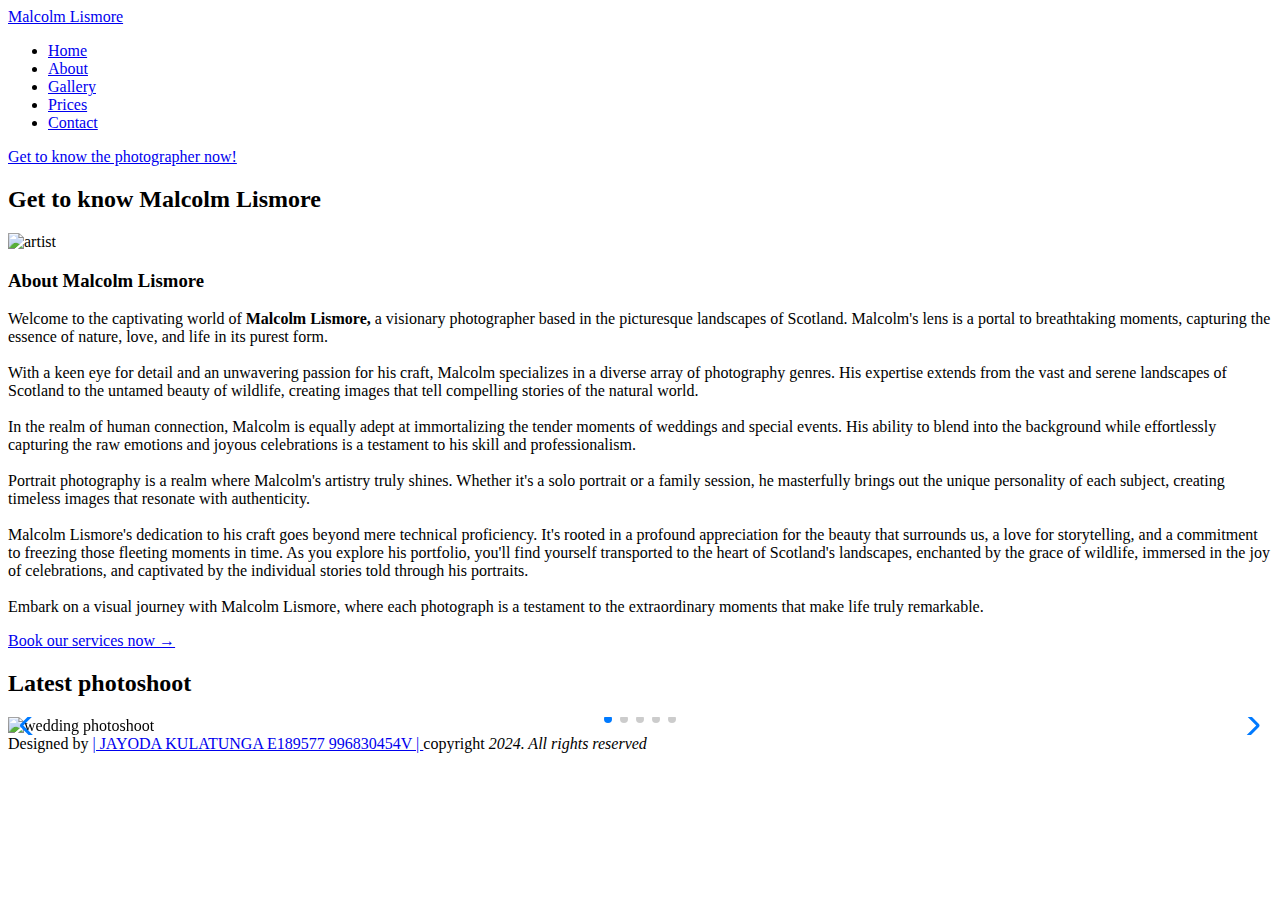
==== about.html @ 08eb5e51 "Create about.html" ====
<!DOCTYPE html>
<html>
<head>
	<meta charset="utf-8">
	<meta name="viewport" content="width=device-width, initial-scale=1">
	<script src="https://kit.fontawesome.com/220c81f842.js" crossorigin="anonymous"></script>
	<script src="https://code.jquery.com/jquery-3.7.1.min.js"></script>
	<link rel="stylesheet" href="styles.css">
	<link rel="stylesheet" href="https://cdn.jsdelivr.net/npm/swiper@11/swiper-bundle.min.css"/>

	<title>Malclom Lismore | Freelance Photographer</title>
</head>
<body>

	<!----Navigation Section--------->

	<div class="navbar"> 
		<div class="max-width">
			<div class="logo">
				<a href="D:\2nd semester website\web pages\index.html">
					<i class="fa-solid fa-camera"></i>
					<span>Malcolm Lismore</span></a>
			</div>
			<ul class="menu">
				<li><a href="D:\2nd semester website\web pages\index.html">Home</a></li>
				<li><a href="D:\2nd semester website\web pages\about.html">About</a></li>
				<li><a href="D:\2nd semester website\web pages\gallery.html">Gallery</a></li>
				<li><a href="D:\2nd semester website\web pages\prices.html">Prices</a></li>
				<li><a href="D:\2nd semester website\web pages\contact.html">Contact</a></li>
			</ul>
			<div class="menu-btn">
				<i class="fas fa-bars"></i>
			</div>	
		</div>
	</div>

	<!--Home section-->

<section class="home">
	<div class="max-width">
		<a href="#">Get to know the photographer now!</a>
	</div>
</section>

<section class="services">
	<h2 class="title">Get to know Malcolm Lismore</h2>
	<div class="max-width">
		<div class="card">
			<div class="left">
				<img src="D:\2nd semester website\web pages\Scotland pics\portraits\artist.png" alt="artist">
			</div>
			<div class="right">
				<h3>About Malcolm Lismore</h3>
				<p>
					Welcome to the captivating world of <b>Malcolm Lismore,</b> a visionary photographer based in the picturesque landscapes of Scotland. Malcolm's lens is a portal to breathtaking moments, capturing the essence of nature, love, and life in its purest form.<br><br>

With a keen eye for detail and an unwavering passion for his craft, Malcolm specializes in a diverse array of photography genres. His expertise extends from the vast and serene landscapes of Scotland to the untamed beauty of wildlife, creating images that tell compelling stories of the natural world.<br><br>

In the realm of human connection, Malcolm is equally adept at immortalizing the tender moments of weddings and special events. His ability to blend into the background while effortlessly capturing the raw emotions and joyous celebrations is a testament to his skill and professionalism.<br><br>

Portrait photography is a realm where Malcolm's artistry truly shines. Whether it's a solo portrait or a family session, he masterfully brings out the unique personality of each subject, creating timeless images that resonate with authenticity.<br><br>

Malcolm Lismore's dedication to his craft goes beyond mere technical proficiency. It's rooted in a profound appreciation for the beauty that surrounds us, a love for storytelling, and a commitment to freezing those fleeting moments in time. As you explore his portfolio, you'll find yourself transported to the heart of Scotland's landscapes, enchanted by the grace of wildlife, immersed in the joy of celebrations, and captivated by the individual stories told through his portraits.<br><br>

Embark on a visual journey with Malcolm Lismore, where each photograph is a testament to the extraordinary moments that make life truly remarkable.
				</p>
				<a href="D:\2nd semester website\web pages\contact.html">Book our services now &#8594;</a>
			</div>	
		</div>
	</div>
</section>

<!-- Featured sections -->

<section class="featured">
	<h2 class="title">Latest photoshoot</h2>
	<div class="container">
		<!-- Slider main container -->
		<div class="swiper">
		  	<!-- Additional required wrapper -->
		  <div class="swiper-wrapper">
		    	<!-- Slides -->
		    <div class="swiper-slide"><img src="D:\2nd semester website\web pages\Scotland pics\wildlife\mountain-landscape-scotland-uk-europe-296191506.webp" alt="wedding photoshoot"> </div>
		    <div class="swiper-slide"><img src="D:\2nd semester website\web pages\Scotland pics\wildlife\wolves-snow-8292206.webp" alt="wedding photoshoot"> </div>
		    <div class="swiper-slide"><img src="D:\2nd semester website\web pages\Scotland pics\weddings\happy-wedding-couple-bride-groom-posing-botanical-park-happy-wedding-couple-bride-groom-posing-botanical-park-103944906.webp" alt="wedding photoshoot"> </div>
		    <div class="swiper-slide"><img src="D:\2nd semester website\web pages\Scotland pics\special events\special events8.jpg" alt="wedding photoshoot"> </div>
		    <div class="swiper-slide"><img src="D:\2nd semester website\web pages\Scotland pics\portraits\16.jpg" alt="wedding photoshoot"> </div>
		  </div>
		  		<!-- If we need pagination -->
		  <div class="swiper-pagination"></div>

		  	<!-- If we need navigation buttons -->
		  <div class="swiper-button-prev"></div>
		  <div class="swiper-button-next"></div>

		</div>
	</div>
</section>





























<!-- Footer -->
<footer>
	<span>Designed by <a href="#"> | JAYODA KULATUNGA E189577 996830454V | </a> copyright <i class="fa fa-copyright">2024. All rights reserved</i>
	 </span>
</footer>


	<script src="main.js"></script>
	<script src="https://cdn.jsdelivr.net/npm/swiper@11/swiper-bundle.min.js"></script>
	<script>
		const swiper = new Swiper('.swiper', {
		  // Optional parameters
		  loop: true,
		  autoplay:{
		  	delay: 3000,
		  	disableOnInteraction: false,
		  },


		  // If we need pagination
		  pagination: {
		    el: '.swiper-pagination',
		    clickable: true,
		  },

		  // Navigation arrows
		  navigation: {
		    nextEl: '.swiper-button-next',
		    prevEl: '.swiper-button-prev',
		  },		 
		});
	</script>
</body>
</html>
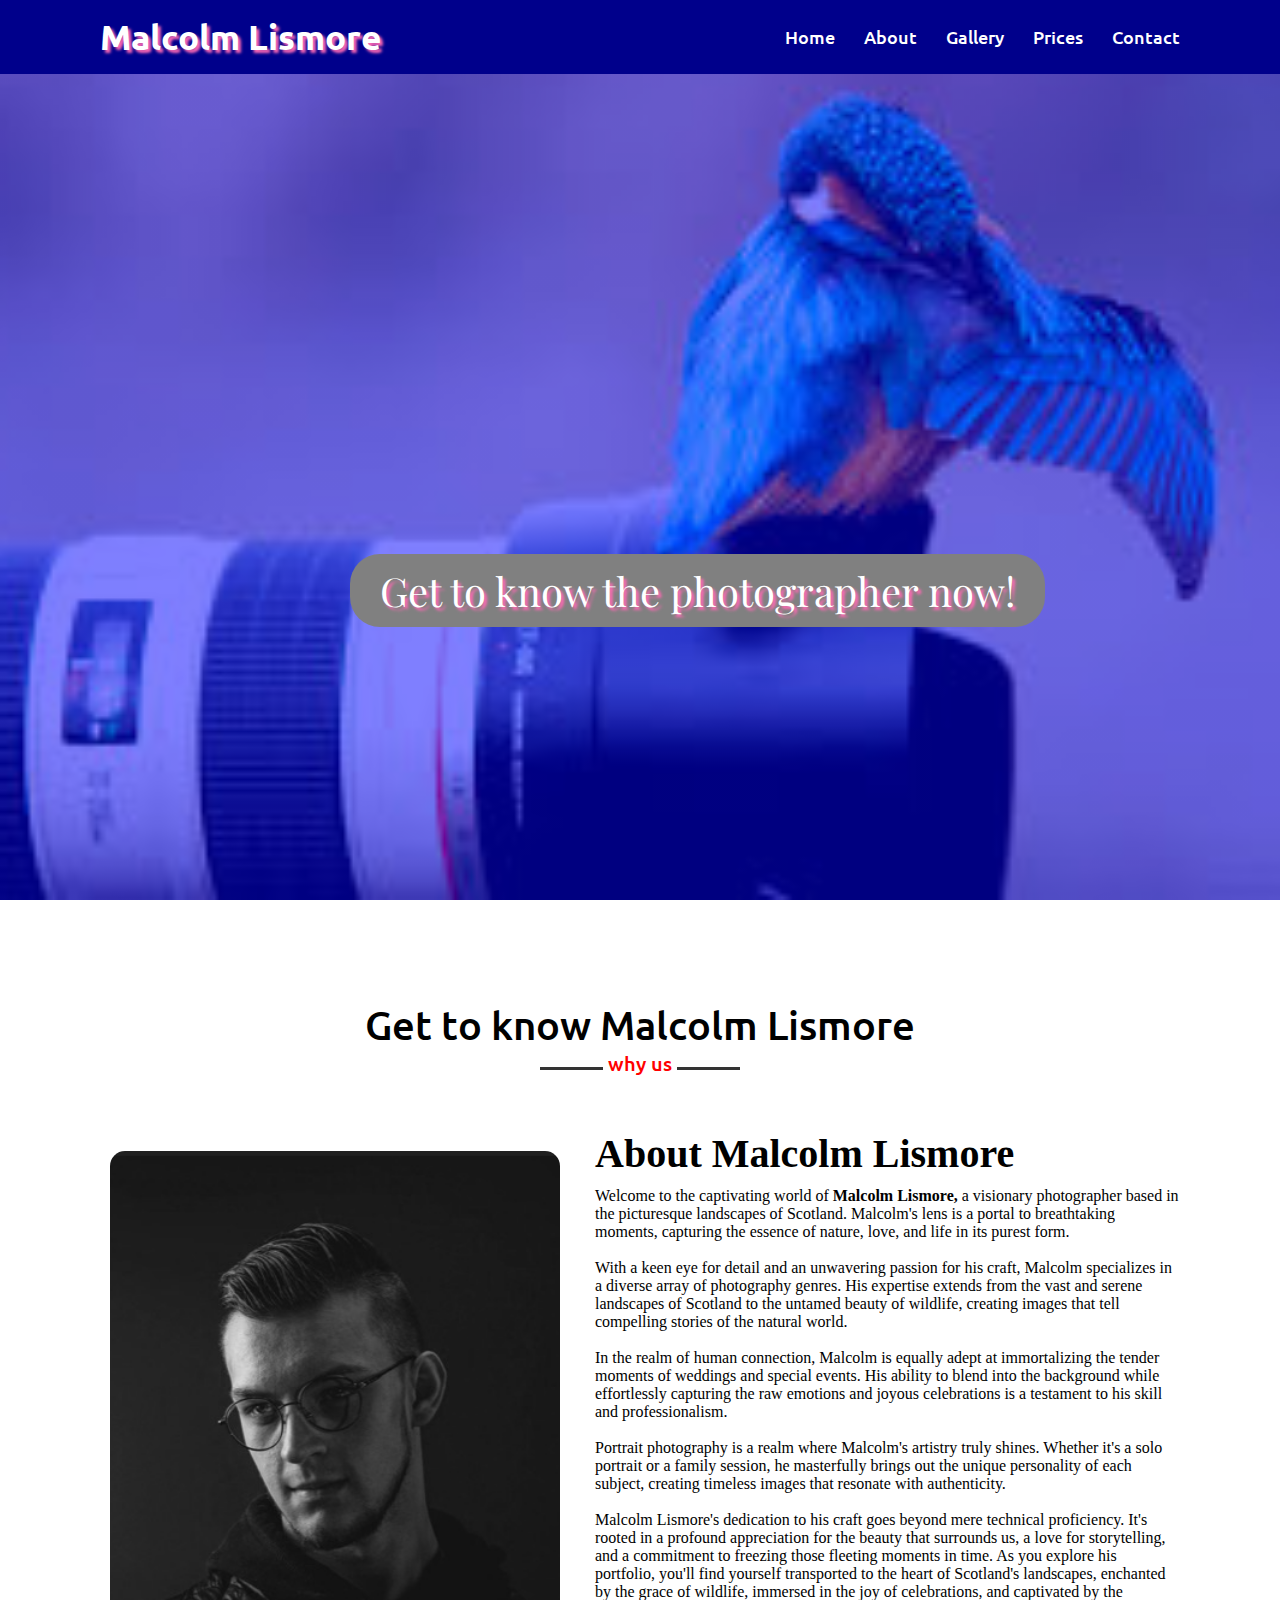
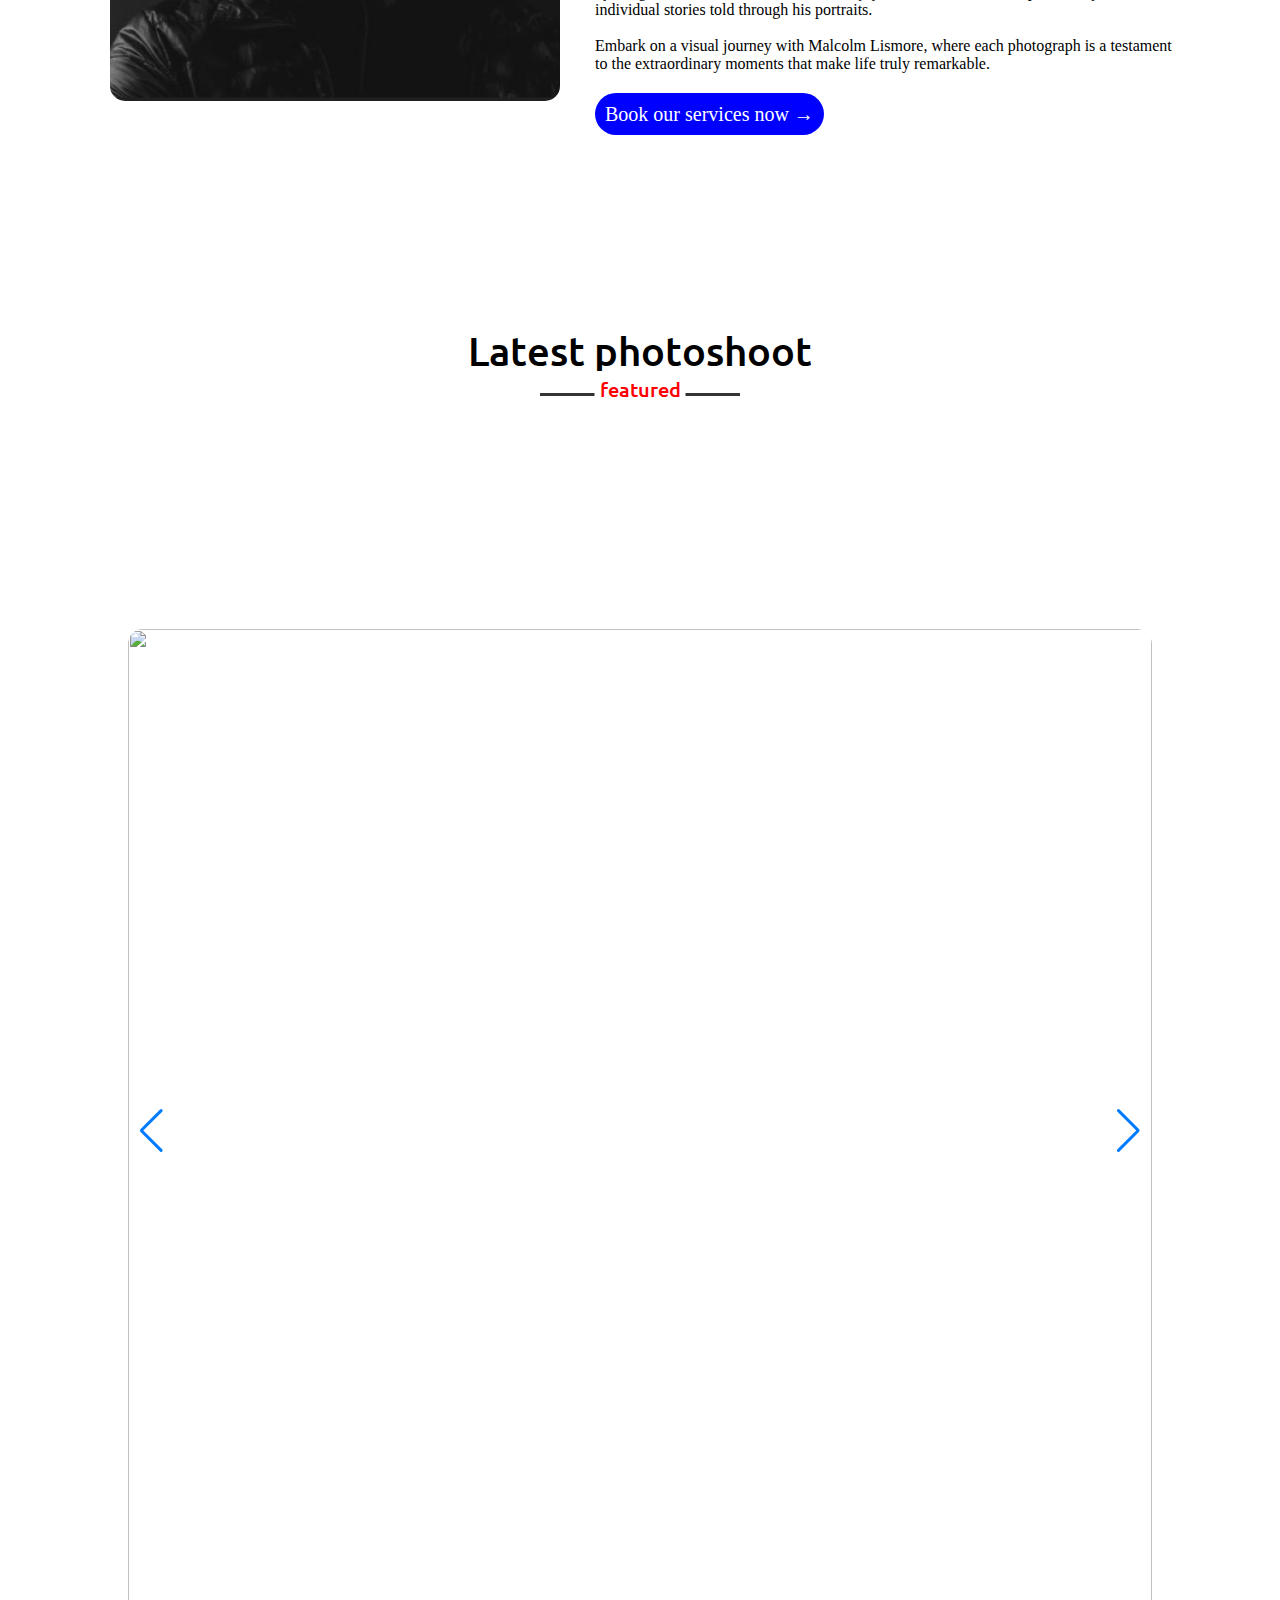
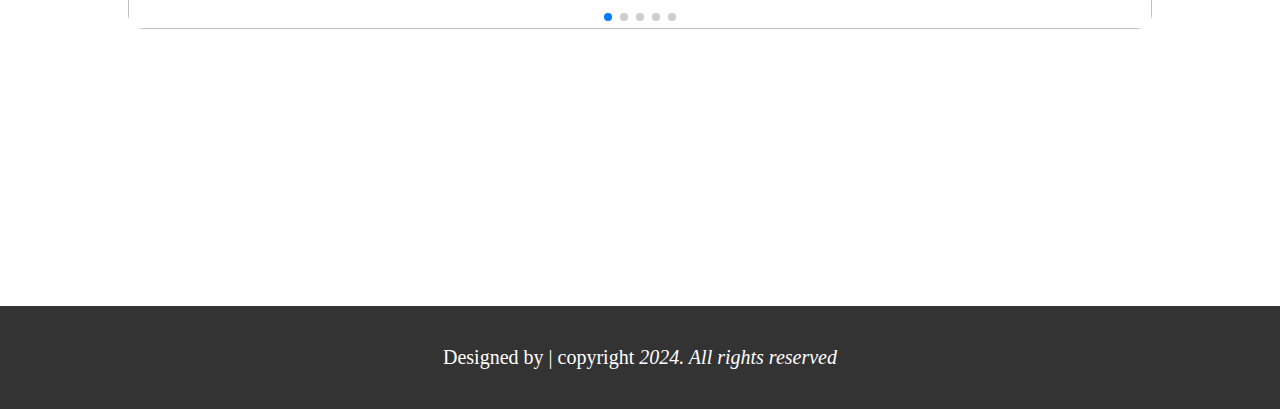
==== commit dcf5e22d: "Update about.html" ====
--- a/about.html
+++ b/about.html
@@ -18,16 +18,16 @@
 	<div class="navbar"> 
 		<div class="max-width">
 			<div class="logo">
-				<a href="D:\2nd semester website\web pages\index.html">
+				<a href="index.html">
 					<i class="fa-solid fa-camera"></i>
 					<span>Malcolm Lismore</span></a>
 			</div>
 			<ul class="menu">
-				<li><a href="D:\2nd semester website\web pages\index.html">Home</a></li>
-				<li><a href="D:\2nd semester website\web pages\about.html">About</a></li>
-				<li><a href="D:\2nd semester website\web pages\gallery.html">Gallery</a></li>
-				<li><a href="D:\2nd semester website\web pages\prices.html">Prices</a></li>
-				<li><a href="D:\2nd semester website\web pages\contact.html">Contact</a></li>
+				<li><a href="index.html">Home</a></li>
+				<li><a href="about.html">About</a></li>
+				<li><a href="gallery.html">Gallery</a></li>
+				<li><a href="prices.html">Prices</a></li>
+				<li><a href="contact.html">Contact</a></li>
 			</ul>
 			<div class="menu-btn">
 				<i class="fas fa-bars"></i>
@@ -48,7 +48,7 @@
 	<div class="max-width">
 		<div class="card">
 			<div class="left">
-				<img src="D:\2nd semester website\web pages\Scotland pics\portraits\artist.png" alt="artist">
+				<img src="images/artist.png" alt="artist">
 			</div>
 			<div class="right">
 				<h3>About Malcolm Lismore</h3>
@@ -65,13 +65,13 @@
 
 Embark on a visual journey with Malcolm Lismore, where each photograph is a testament to the extraordinary moments that make life truly remarkable.
 				</p>
-				<a href="D:\2nd semester website\web pages\contact.html">Book our services now &#8594;</a>
+				<a href="contact.html">Book our services now &#8594;</a>
 			</div>	
 		</div>
 	</div>
 </section>
 
-<!-- Featured sections -->
+    <!-- Featured sections -->
 
 <section class="featured">
 	<h2 class="title">Latest photoshoot</h2>
@@ -81,11 +81,11 @@
 		  	<!-- Additional required wrapper -->
 		  <div class="swiper-wrapper">
 		    	<!-- Slides -->
-		    <div class="swiper-slide"><img src="D:\2nd semester website\web pages\Scotland pics\wildlife\mountain-landscape-scotland-uk-europe-296191506.webp" alt="wedding photoshoot"> </div>
-		    <div class="swiper-slide"><img src="D:\2nd semester website\web pages\Scotland pics\wildlife\wolves-snow-8292206.webp" alt="wedding photoshoot"> </div>
-		    <div class="swiper-slide"><img src="D:\2nd semester website\web pages\Scotland pics\weddings\happy-wedding-couple-bride-groom-posing-botanical-park-happy-wedding-couple-bride-groom-posing-botanical-park-103944906.webp" alt="wedding photoshoot"> </div>
-		    <div class="swiper-slide"><img src="D:\2nd semester website\web pages\Scotland pics\special events\special events8.jpg" alt="wedding photoshoot"> </div>
-		    <div class="swiper-slide"><img src="D:\2nd semester website\web pages\Scotland pics\portraits\16.jpg" alt="wedding photoshoot"> </div>
+		    <div class="swiper-slide"><img src="images/LatestPhotoshoot/1.jpg"> </div>
+		    <div class="swiper-slide"><img src="https://raw.githubusercontent.com/Jayoda99/ruqaiyasWDD/main/images/LatestPhotoshoot/2.webp"> </div>
+		    <div class="swiper-slide"><img src="https://raw.githubusercontent.com/Jayoda99/ruqaiyasWDD/main/images/LatestPhotoshoot/3.webp" alt="wedding photoshoot"> </div>
+		    <div class="swiper-slide"><img src="images/LatestPhotoshoot/4.jpg"> </div>
+		    <div class="swiper-slide"><img src="https://raw.githubusercontent.com/Jayoda99/ruqaiyasWDD/main/images/LatestPhotoshoot/5.webp"> </div>
 		  </div>
 		  		<!-- If we need pagination -->
 		  <div class="swiper-pagination"></div>
@@ -98,37 +98,9 @@
 	</div>
 </section>
 
-
-
-
-
-
-
-
-
-
-
-
-
-
-
-
-
-
-
-
-
-
-
-
-
-
-
-
-
 <!-- Footer -->
 <footer>
-	<span>Designed by <a href="#"> | JAYODA KULATUNGA E189577 996830454V | </a> copyright <i class="fa fa-copyright">2024. All rights reserved</i>
+	<span>Designed by | copyright <i class="fa fa-copyright">2024. All rights reserved</i>
 	 </span>
 </footer>
 
--- a/styles.css
+++ b/styles.css
@@ -0,0 +1,461 @@
+@import url('https://fonts.googleapis.com/css2?family=Playfair+Display:ital,wght@0,400..900;1,400..900&family=Ubuntu:ital,wght@0,300;0,400;0,500;0,700;1,300;1,400;1,500;1,700&display=swap');
+*{
+	margin: 0;
+	padding: 0;
+	box-sizing: border-box;
+	text-decoration: none;
+	list-style: none;
+}
+
+
+section{
+	padding: 100px 0;
+}
+
+/* Navigation styling */
+
+.navbar{
+	position: fixed;
+	width: 100%;
+	font-family: 'Ubuntu', sans-serif;
+	padding: 15px 0;
+	transition: all 0.3s ease;
+	background-color: darkblue;
+	z-index: 999;
+}
+
+.navbar .sticky{
+	background: #111;
+	padding: 15px 0;
+}
+
+.navbar .menu li a{
+	color: #fff;
+	font-size: 18px;
+	font-weight: 500;
+	margin-left: 25px;
+	transition: all 0.3s ease;
+}
+
+.navbar .menu li a:hover{
+	color: green;
+	font-size: 20px;
+}
+
+.navbar .logo a{
+	font-size: 35px;
+	font-weight: 600;
+	color: #fff;
+	transition: all 0.3s ease;
+}
+
+.navbar .logo a:hover{
+	font-size: 40px;
+	color: green;
+}
+
+.navbar .logo i{
+	color: red;
+}
+
+.navbar .logo span{
+	color: #fff;
+	text-shadow: hotpink 3px 3px 3px;
+}
+
+.navbar .menu li{
+	display: inline-block;
+	transition: all 0.3s ease;
+}
+
+.navbar .menu li:hover{
+	color: green;
+}
+
+.max-width{
+	display: flex;
+	align-items: center;
+	justify-content: space-between;
+	padding: 0 100px;
+}
+
+.navbar .menu-btn .fas{
+	font-size: 30px;
+	color: #fff;
+}
+
+/* Home styling */
+
+.home{
+	display: flex;
+	background: linear-gradient(rgba(0, 0, 256, 0.5), rgba(0, 0, 256, 0.5)), url(images/banner.jpg) no-repeat center;
+	height: 100vh;
+	min-height: 500px;
+	font-family: 'Playfair Display', serif;
+	background-size: cover;
+}
+
+.home{
+	font-size: 50px;
+	padding-top: 380px;
+	color: #fff;
+	text-shadow: hotpink 3px 3px 3px;
+}
+
+.menu-btn{
+		display: none;
+	}
+
+
+/*  other pages styling */
+
+.home .max-width a{
+	text-align: center;
+	font-size: 40px;
+	padding: 10px 30px;
+	border-radius: 30px;
+	background: grey;
+	color: white;
+	margin-left: 250px;
+	transition: all .4s ease;
+}
+
+.home .max-width a:hover{
+	background: none;
+	border: 2px solid white;
+}
+
+section .portrait-2 .card{
+	width: 100%;
+	height: auto;
+	display: flex;
+	align-items: center;
+	justify-content: space-between;
+}
+
+section .portrait-2 .card img{
+	width: 490px;
+	height: 600px;
+	object-fit: cover;
+	margin: 10px;
+	border-radius: 15px;
+}
+
+
+/* Contact page styling */
+
+.contact .title:after{
+	content: "contact us";
+	position: absolute;
+	background: #333;
+	bottom: -12px;
+	left: 50%;
+	color: red;
+	padding: 5px;
+	font-size: 20px;
+	background: white;
+	transform: translateX(-50%);
+}
+
+
+.contact .max-width .card .left .address{
+	background: lightgray;
+	padding: 20px;
+	color: red;
+	margin-bottom: 10px;
+	border-radius: 10px;
+	width: 400px;
+	align-items: center;
+}
+
+
+.contact .max-width .card .left .address h3{
+	font-size: 30px;
+	font-weight: 600;
+}
+
+.contact .max-width .card .left .address p{
+	font-size: 18px;
+	font-weight: 600;
+	color: black;
+
+}
+
+.contact .max-width form{
+	background-color: gray;
+	padding: 20px;
+	width: 80%;
+	border-radius: 10px;
+}
+
+.contact .max-width form input{
+	height: 100%;
+	width: 100%;
+	border: 1px solid lightgray;
+	border-radius: 6px;
+	outline: none;
+	padding: 6px 15px;
+	font-size: 18px;
+	margin-bottom: 10px;
+}
+
+
+.contact .max-width form textarea{
+	height: 100%;
+	width: 100%;
+	border: 1px solid lightgray;
+	border-radius: 6px;
+	outline: none;
+	padding: 6px 15px;
+	font-size: 18px;
+	margin-bottom: 10px;
+	resize: none;
+}
+
+/* Prices page styling */
+
+.prices .title:after{
+	content: "Prices";
+	position: absolute;
+	background: #333;
+	bottom: -12px;
+	left: 50%;
+	color: red;
+	padding: 5px;
+	font-size: 20px;
+	background: white;
+	transform: translateX(-50%);
+}
+
+.prices .max-width .card{
+	width: 100%;
+	height: auto;
+	display: flex;
+	align-items: center;
+	justify-content: space-between;
+}
+
+.prices .max-width .card .right h3{
+	font-size: 40px;
+	padding-bottom: 10px;
+}
+
+
+.prices .max-width .card .right a{
+	font-size: 20px;
+	padding: 10px;
+	background-color: blue;
+	color: #fff;
+	border-radius: 30px;
+	margin: 20px 0;
+	transition: all 0.4s ease;
+}
+
+.prices .max-width .card .right a:hover{
+	background: none;
+	border: 2px solid blue;
+	color: #111;
+}
+
+.prices .max-width .card .right p{
+	margin-bottom: 20px;
+	padding-bottom: 10px;
+}
+
+/*Featured styling*/
+
+section .title{
+	font-family: 'Ubuntu', sans-serif;
+	text-align: center;
+	font-size: 40px;
+	font-weight: 500;
+	position: relative;
+	margin-bottom: 60px;
+	padding-bottom: 20px;
+
+}
+
+section .title:before{
+	content: "";
+	position: absolute;
+	width: 200px;
+	height: 3px;
+	background: #333;
+	bottom: 0;
+	left: 50%;
+	transform: translateX(-50%);
+}
+
+section .title:after{
+	content: "featured";
+	position: absolute;
+	background: #333;
+	bottom: -12px;
+	left: 50%;
+	color: red;
+	padding: 5px;
+	font-size: 20px;
+	background: white;
+	transform: translateX(-50%);
+}
+
+.container{
+	width: 100%;
+	height: 150vh;
+	display: flex;
+	align-items: center;
+	justify-content: space-between;
+}
+
+.swiper{
+	width: 80%;
+	height: fit-content;
+}
+
+.swiper-slide img{
+	width: 100%;
+	height: 1000px;
+	border-radius: 15px;
+}
+
+/* Landscape section */
+
+section .max-width .card{
+	width: 100%;
+	height: auto;
+	display: flex;
+	align-items: center;
+	justify-content: space-between;
+}
+
+section .max-width .card img{
+	width: 450px;
+	height: 250px;
+	object-fit: cover;
+	margin: 10px;
+	border-radius: 15px;
+}
+
+section .max-width .card .left img{
+	width: 450px;
+	height: 550px;
+	object-fit: cover;
+	margin-right: 35px;
+	border-radius: 15px;
+}
+
+
+
+/* Services styling */
+
+.services .title:after{
+	content: "why us";
+	position: absolute;
+	background: #333;
+	bottom: -12px;
+	left: 50%;
+	color: red;
+	padding: 5px;
+	font-size: 20px;
+	background: white;
+	transform: translateX(-50%);
+}
+
+
+.services .max-width .card{
+	width: 100%;
+	height: auto;
+	display: flex;
+	align-items: center;
+	justify-content: space-between;
+
+}
+
+.services .max-width .card .right h3{
+	font-size: 40px;
+	padding-bottom: 10px;
+}
+
+
+.services .max-width .card .right a{
+	font-size: 20px;
+	padding: 10px;
+	background-color: blue;
+	color: #fff;
+	border-radius: 30px;
+	margin: 20px 0;
+	transition: all 0.4s ease;
+}
+
+.services .max-width .card .right a:hover{
+	background: none;
+	border: 2px solid blue;
+	color: #111;
+}
+
+.services .max-width .card .right p{
+	margin-bottom: 20px;
+	padding-bottom: 10px;
+}
+
+
+/* Footer */
+
+footer{
+	background: #333;
+	color: #fff;
+	padding: 40px;
+	text-align: center;
+	font-size: 20px;
+}
+
+footer a{
+	color: red;
+}
+
+/* Responsive Media Query */
+
+@media (max-width: 700px){
+		.menu-btn{
+		display: inline-block;
+	}
+
+	.max-width{
+		padding: 0 50px;
+	}
+
+	.navbar .menu{
+		position: fixed;
+		background: #111;
+		height: 100vh;
+		width: 100%;
+		left: -100%;
+		top: 0;
+		text-align: center;
+		padding-top: 80px;
+		transition: all 0.4s ease;
+	}
+
+	.navbar .menu li{
+		display: block;
+	}
+
+	.navbar .menu li a{
+		display: inline-block;
+		margin: 20px 0;
+		font-size: 20px;
+	}
+
+	.menu-btn{
+		display: block;
+		z-index: 9999;
+	}
+
+	.navbar .menu.active{
+		left: 0;
+	}
+
+	.menu-btn i.active::before{
+		content: "\f00d";
+	}
+}
